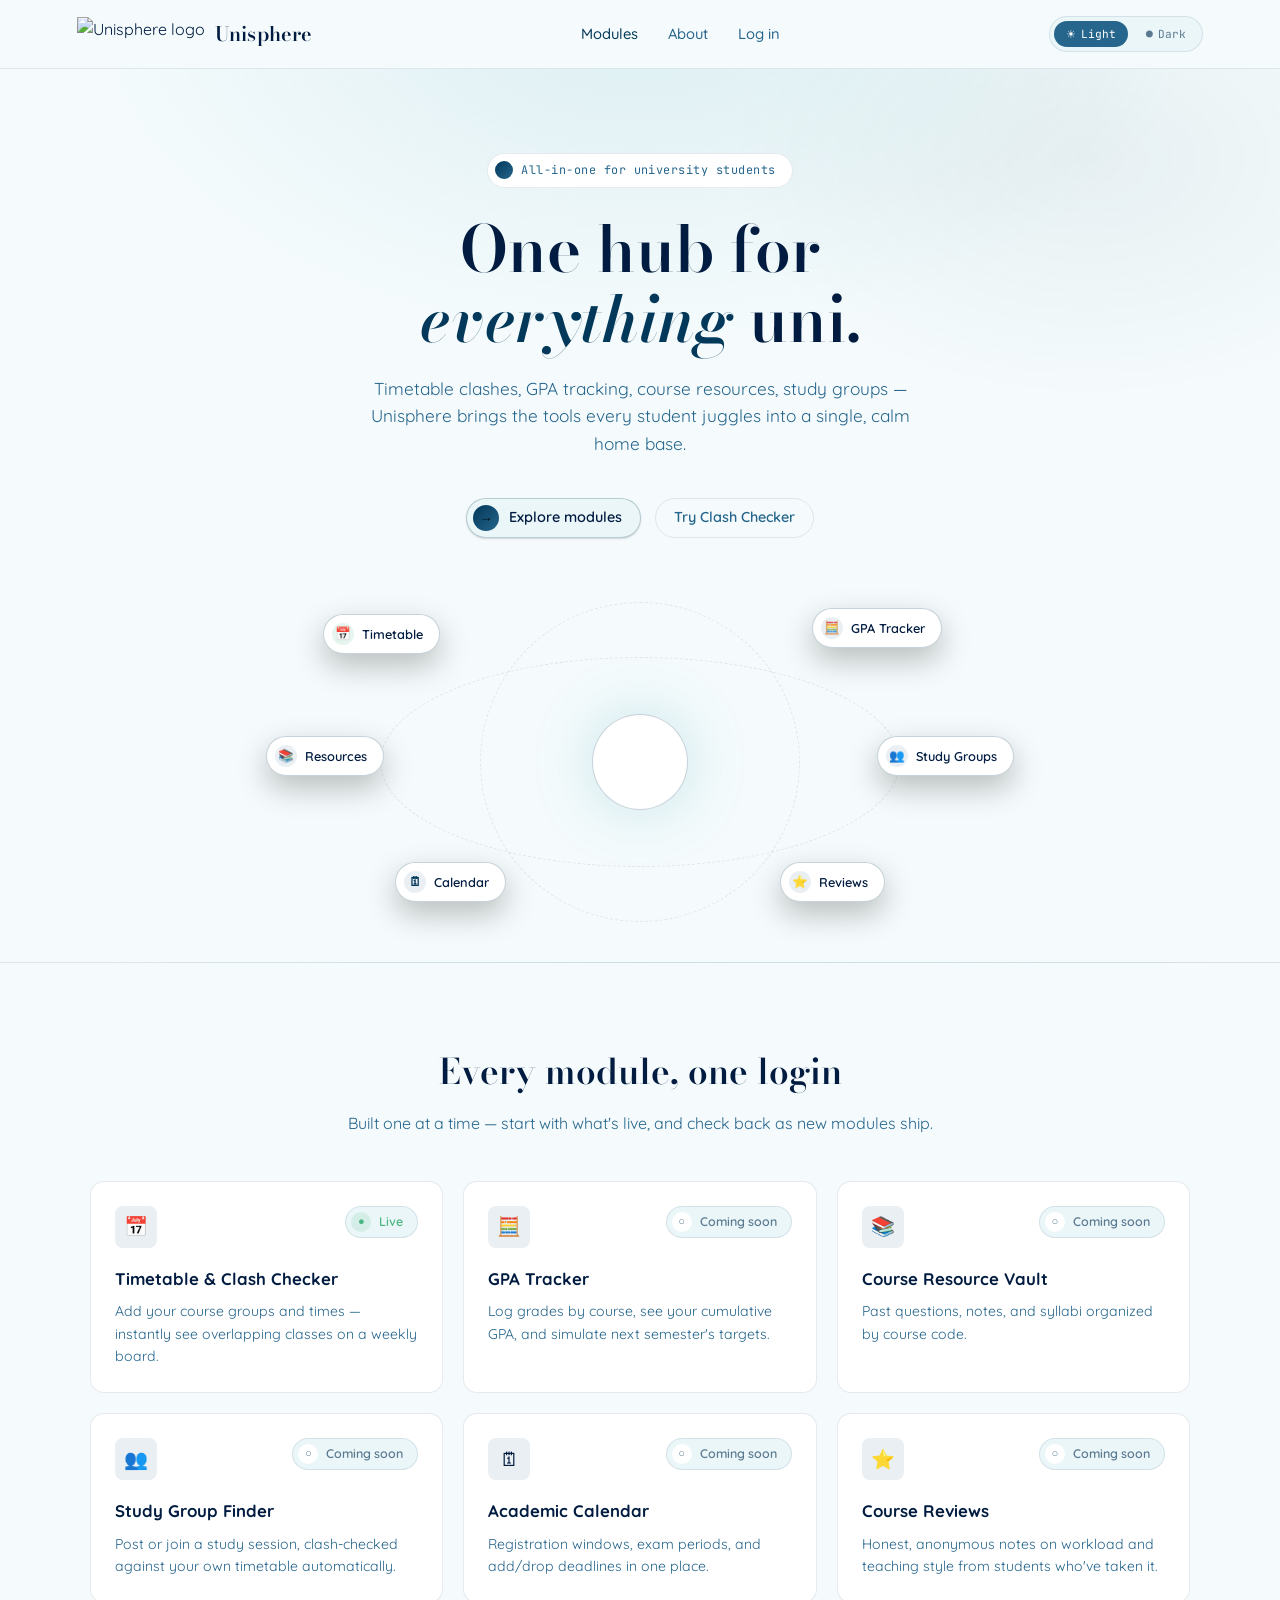
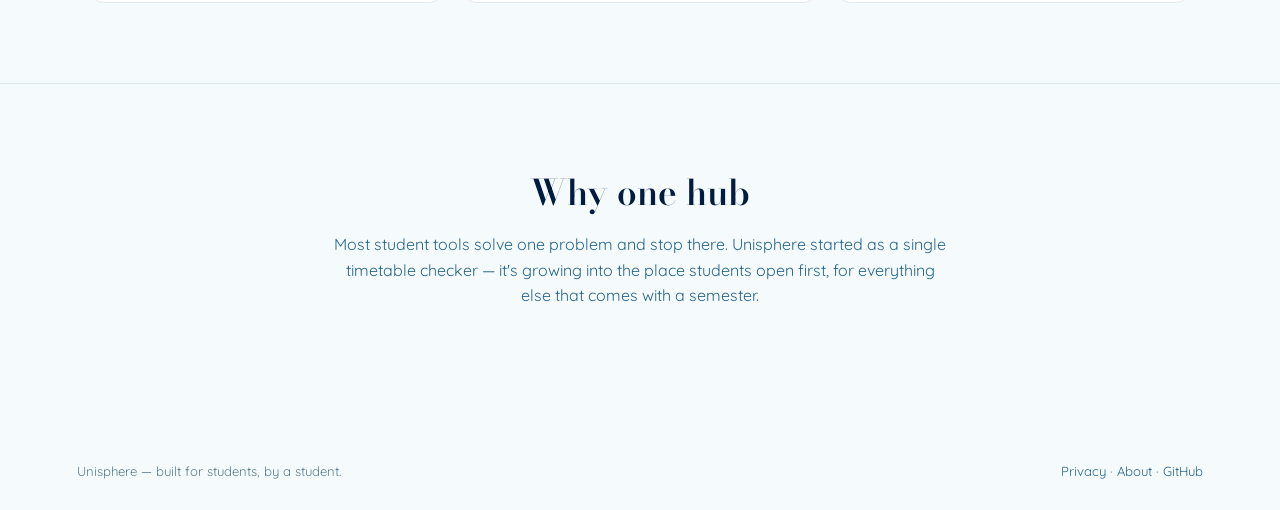
==== index.html @ 1bd5dbd3 "Add files via upload" ====
<!DOCTYPE html>
<html lang="en" data-theme="dark">
<head>
<meta charset="UTF-8">
<meta name="viewport" content="width=device-width, initial-scale=1.0">
<title>Unisphere — Everything Uni, One Hub</title>
<meta name="description" content="Unisphere is the all-in-one hub for university life: timetable clash checking, GPA tracking, course resources, study groups, and more — all in one place.">
<link rel="icon" href="images/logo_small.png">
<link rel="preconnect" href="https://fonts.googleapis.com">
<link href="https://fonts.googleapis.com/css2?family=Bodoni+Moda:ital,wght@0,500;0,600;0,700;1,500&family=Quicksand:wght@400;500;600;700&family=JetBrains+Mono:wght@400;500;700&display=swap" rel="stylesheet">
<link rel="stylesheet" href="style.css">
<!-- theme applied before paint to avoid flash -->
<script>
  (function(){
    try {
      var t = localStorage.getItem('unisphere_theme');
      if (t === 'light' || t === 'dark') document.documentElement.setAttribute('data-theme', t);
    } catch(e){}
  })();
</script>
</head>
<body>

<nav class="site-nav">
  <a href="index.html" class="brand">
    <img src="images/logo_small.png" alt="Unisphere logo">
    <span>Unisphere</span>
  </a>

  <ul class="nav-links">
    <li><a href="#modules" class="active">Modules</a></li>
    <li><a href="#about">About</a></li>
    <li><a href="#" >Log in</a></li>
  </ul>

  <div class="nav-right">
    <div class="theme-toggle" role="group" aria-label="Theme">
      <button type="button" data-theme-btn="light" aria-label="Light mode">☀ <span class="label">Light</span></button>
      <button type="button" data-theme-btn="dark" aria-label="Dark mode">● <span class="label">Dark</span></button>
    </div>
    <button class="mobile-toggle" aria-label="Menu">☰</button>
  </div>
</nav>

<header class="hero">
  <div class="eyebrow-pill"><span class="dot"></span>All-in-one for university students</div>

  <h1>One hub for<br><em>everything</em> uni.</h1>
  <p class="sub">Timetable clashes, GPA tracking, course resources, study groups — Unisphere brings the tools every student juggles into a single, calm home base.</p>

  <div class="cta-row">
    <a href="#modules" class="btn btn-primary"><span class="icon-capsule">→</span>Explore modules</a>
    <a href="apps/timetable.html" class="btn btn-ghost">Try Clash Checker</a>
  </div>

  <div class="orbit-stage" aria-hidden="true">
    <div class="orbit-ring r1"></div>
    <div class="orbit-ring r2"></div>
    <div class="orbit-core"><img src="images/logo_small.png" alt=""></div>

    <div class="orbit-tile t1"><span class="dot" style="background:var(--green-soft); color:var(--green);">📅</span>Timetable</div>
    <div class="orbit-tile t2"><span class="dot" style="background:var(--accent-soft); color:var(--accent-strong);">🧮</span>GPA Tracker</div>
    <div class="orbit-tile t3"><span class="dot" style="background:var(--accent-soft); color:var(--accent-strong);">📚</span>Resources</div>
    <div class="orbit-tile t4"><span class="dot" style="background:var(--accent-soft); color:var(--accent-strong);">👥</span>Study Groups</div>
    <div class="orbit-tile t5"><span class="dot" style="background:var(--accent-soft); color:var(--accent-strong);">🗓</span>Calendar</div>
    <div class="orbit-tile t6"><span class="dot" style="background:var(--accent-soft); color:var(--accent-strong);">⭐</span>Reviews</div>
  </div>
</header>

<section class="panel" id="modules">
  <div class="section-head">
    <h2>Every module, one login</h2>
    <p>Built one at a time — start with what's live, and check back as new modules ship.</p>
  </div>

  <div class="module-grid">
    <div class="module-card">
      <div class="top-row">
        <div class="glyph">📅</div>
        <span class="status-pill is-live"><span class="dot">●</span>Live</span>
      </div>
      <h3>Timetable &amp; Clash Checker</h3>
      <p>Add your course groups and times — instantly see overlapping classes on a weekly board.</p>
    </div>

    <div class="module-card">
      <div class="top-row">
        <div class="glyph">🧮</div>
        <span class="status-pill is-soon"><span class="dot">○</span>Coming soon</span>
      </div>
      <h3>GPA Tracker</h3>
      <p>Log grades by course, see your cumulative GPA, and simulate next semester's targets.</p>
    </div>

    <div class="module-card">
      <div class="top-row">
        <div class="glyph">📚</div>
        <span class="status-pill is-soon"><span class="dot">○</span>Coming soon</span>
      </div>
      <h3>Course Resource Vault</h3>
      <p>Past questions, notes, and syllabi organized by course code.</p>
    </div>

    <div class="module-card">
      <div class="top-row">
        <div class="glyph">👥</div>
        <span class="status-pill is-soon"><span class="dot">○</span>Coming soon</span>
      </div>
      <h3>Study Group Finder</h3>
      <p>Post or join a study session, clash-checked against your own timetable automatically.</p>
    </div>

    <div class="module-card">
      <div class="top-row">
        <div class="glyph">🗓</div>
        <span class="status-pill is-soon"><span class="dot">○</span>Coming soon</span>
      </div>
      <h3>Academic Calendar</h3>
      <p>Registration windows, exam periods, and add/drop deadlines in one place.</p>
    </div>

    <div class="module-card">
      <div class="top-row">
        <div class="glyph">⭐</div>
        <span class="status-pill is-soon"><span class="dot">○</span>Coming soon</span>
      </div>
      <h3>Course Reviews</h3>
      <p>Honest, anonymous notes on workload and teaching style from students who've taken it.</p>
    </div>
  </div>
</section>

<section class="panel" id="about">
  <div class="section-head">
    <h2>Why one hub</h2>
    <p>Most student tools solve one problem and stop there. Unisphere started as a single timetable checker — it's growing into the place students open first, for everything else that comes with a semester.</p>
  </div>
</section>

<footer class="site-footer">
  <span>Unisphere — built for students, by a student.</span>
  <span><a href="#">Privacy</a> · <a href="#">About</a> · <a href="https://github.com/" target="_blank" rel="noopener">GitHub</a></span>
</footer>

<script src="theme.js"></script>
</body>
</html>
---- style.css ----
/* ============================================================
   UNISPHERE — design tokens
   Derived directly from supplied brand assets:
   - color: "LUNA" palette (5 blues, light→deep navy)
   - type:  elegant high-contrast serif for headers,
            rounded friendly sans for body (see note in README
            re: Alexia Bright — reserved for accent/tag use only)
   - buttons: pill shape, gradient icon-capsule on the left,
              status-colored (from button_pal reference)
   - signature: "module orbit" hero — glowing pill tiles
     floating around the mark, replacing the copyrighted
     reference photo with an original composition that fits
     the "everything orbits one hub" concept.
   Supports light + dark themes via [data-theme] on <html>.
   ============================================================ */

:root {
  /* LUNA palette */
  --luna-50:  #A7EBF2;
  --luna-200: #54ACBF;
  --luna-400: #26658C;
  --luna-700: #023859;
  --luna-900: #011C40;

  --green: #4CB782;
  --green-soft: rgba(76,183,130,0.14);
  --grey-500: #7C8B99;

  --font-head: "Bodoni Moda", "Playfair Display", Georgia, serif;
  --font-body: "Quicksand", "Segoe UI", sans-serif;
  --font-accent: "Alexia Bright", var(--font-body); /* accent/tag use only */
  --font-mono: "JetBrains Mono", "Consolas", monospace;

  --radius-pill: 999px;
  --radius: 14px;
  --radius-sm: 8px;
}

/* ---------------- Dark theme (default) ---------------- */
:root,
[data-theme="dark"] {
  --bg: #050F1E;
  --bg-hero: radial-gradient(ellipse 900px 560px at 50% -8%, rgba(84,172,191,0.28), transparent 62%),
             radial-gradient(ellipse 600px 400px at 85% 10%, rgba(167,235,242,0.14), transparent 60%),
             #050F1E;
  --surface: #0B1E33;
  --surface-2: #10263D;
  --border: rgba(167,235,242,0.14);
  --border-strong: rgba(167,235,242,0.26);
  --text-primary: #F3FAFC;
  --text-secondary: #9FB8C9;
  --text-tertiary: #647589;
  --accent: #54ACBF;
  --accent-strong: #A7EBF2;
  --accent-soft: rgba(84,172,191,0.16);
  --glow: rgba(167,235,242,0.35);
  --shadow: 0 30px 60px rgba(0,0,0,0.45);
}

/* ---------------- Light theme ---------------- */
[data-theme="light"] {
  --bg: #F5FBFC;
  --bg-hero: radial-gradient(ellipse 900px 560px at 50% -8%, rgba(84,172,191,0.16), transparent 62%),
             radial-gradient(ellipse 600px 400px at 85% 10%, rgba(2,56,89,0.06), transparent 60%),
             #F5FBFC;
  --surface: #FFFFFF;
  --surface-2: #EBF6F8;
  --border: rgba(2,56,89,0.10);
  --border-strong: rgba(2,56,89,0.22);
  --text-primary: #011C40;
  --text-secondary: #26658C;
  --text-tertiary: #5A7A90;
  --accent: #26658C;
  --accent-strong: #023859;
  --accent-soft: rgba(38,101,140,0.10);
  --glow: rgba(84,172,191,0.28);
  --shadow: 0 20px 40px rgba(2,56,89,0.10);
}

* { box-sizing: border-box; }
html { scroll-behavior: smooth; }

body {
  margin: 0;
  background: var(--bg);
  color: var(--text-primary);
  font-family: var(--font-body);
  font-size: 16px;
  line-height: 1.6;
  transition: background 0.25s ease, color 0.25s ease;
  -webkit-font-smoothing: antialiased;
}

a { color: inherit; }
img { max-width: 100%; display: block; }

/* ---------------- Nav ---------------- */

.site-nav {
  display: flex;
  align-items: center;
  justify-content: space-between;
  padding: 16px 6vw;
  border-bottom: 1px solid var(--border);
  position: sticky;
  top: 0;
  background: color-mix(in srgb, var(--bg) 85%, transparent);
  backdrop-filter: blur(10px);
  z-index: 20;
}

.brand { display: flex; align-items: center; gap: 10px; text-decoration: none; }
.brand img { height: 34px; width: auto; }
.brand span {
  font-family: var(--font-head);
  font-weight: 600;
  font-size: 1.25rem;
  color: var(--text-primary);
  letter-spacing: 0.01em;
}

.nav-links {
  list-style: none;
  display: flex;
  gap: 30px;
  margin: 0; padding: 0;
  font-size: 0.92rem;
}
.nav-links a {
  text-decoration: none;
  color: var(--text-secondary);
  font-weight: 500;
  transition: color 0.15s ease;
}
.nav-links a:hover, .nav-links a.active { color: var(--accent-strong); }

.nav-right { display: flex; align-items: center; gap: 16px; }

/* Theme toggle — pill switch matching button_pal language */
.theme-toggle {
  display: inline-flex;
  align-items: center;
  gap: 6px;
  background: var(--surface-2);
  border: 1px solid var(--border);
  border-radius: var(--radius-pill);
  padding: 4px;
  cursor: pointer;
  font-family: var(--font-mono);
  font-size: 0.7rem;
}
.theme-toggle button {
  border: none;
  background: transparent;
  border-radius: var(--radius-pill);
  padding: 6px 12px;
  cursor: pointer;
  color: var(--text-tertiary);
  font-family: inherit;
  font-size: inherit;
  display: flex;
  align-items: center;
  gap: 5px;
  transition: background 0.15s ease, color 0.15s ease;
}
.theme-toggle button.is-active {
  background: var(--accent);
  color: #fff;
}

.mobile-toggle {
  display: none;
  background: none;
  border: 1px solid var(--border);
  border-radius: var(--radius-sm);
  color: var(--text-primary);
  padding: 8px 10px;
  cursor: pointer;
}

/* ---------------- Buttons (button_pal) ---------------- */

.btn {
  font-family: var(--font-body);
  font-weight: 600;
  font-size: 0.9rem;
  border: none;
  border-radius: var(--radius-pill);
  padding: 6px 18px 6px 6px;
  cursor: pointer;
  text-decoration: none;
  display: inline-flex;
  align-items: center;
  gap: 10px;
  transition: transform 0.12s ease, box-shadow 0.12s ease, border-color .12s ease;
}
.btn:active { transform: translateY(1px); }

.btn .icon-capsule {
  width: 26px; height: 26px;
  border-radius: 50%;
  display: flex; align-items: center; justify-content: center;
  font-size: 0.85rem;
  flex-shrink: 0;
}

.btn-primary {
  background: var(--surface-2);
  color: var(--text-primary);
  border: 1px solid var(--border-strong);
  box-shadow: 0 1px 2px rgba(0,0,0,0.15);
}
.btn-primary .icon-capsule { background: linear-gradient(135deg, var(--accent-strong), var(--accent)); color: #04121F; }
.btn-primary:hover { border-color: var(--accent); }

.btn-ghost {
  background: transparent;
  color: var(--text-secondary);
  border: 1px solid var(--border);
  padding: 6px 18px;
}
.btn-ghost:hover { border-color: var(--border-strong); color: var(--text-primary); }

/* Status pill (from button_pal — colored capsule + label) */
.status-pill {
  display: inline-flex;
  align-items: center;
  gap: 8px;
  padding: 5px 14px 5px 5px;
  border-radius: var(--radius-pill);
  font-size: 0.78rem;
  font-weight: 600;
  border: 1px solid var(--border);
  background: var(--surface-2);
  color: var(--text-secondary);
}
.status-pill .dot {
  width: 20px; height: 20px;
  border-radius: 50%;
  display: flex; align-items: center; justify-content: center;
  font-size: 0.7rem;
  flex-shrink: 0;
}
.status-pill.is-live { color: var(--green); }
.status-pill.is-live .dot { background: var(--green-soft); }
.status-pill.is-soon { color: var(--text-tertiary); }
.status-pill.is-soon .dot { background: var(--surface); }

/* ---------------- Hero ---------------- */

.hero {
  background: var(--bg-hero);
  padding: 84px 6vw 40px;
  text-align: center;
  border-bottom: 1px solid var(--border);
  overflow: hidden;
}

.eyebrow-pill {
  display: inline-flex;
  align-items: center;
  gap: 8px;
  font-family: var(--font-mono);
  font-size: 0.74rem;
  letter-spacing: 0.04em;
  color: var(--text-secondary);
  border: 1px solid var(--border);
  background: var(--surface);
  padding: 7px 16px 7px 7px;
  border-radius: var(--radius-pill);
  margin-bottom: 26px;
}
.eyebrow-pill .dot {
  width: 18px; height: 18px; border-radius: 50%;
  background: linear-gradient(135deg, var(--accent-strong), var(--accent));
}

.hero h1 {
  font-family: var(--font-head);
  font-weight: 600;
  font-size: clamp(2.3rem, 5.2vw, 4rem);
  line-height: 1.1;
  margin: 0 0 20px;
  max-width: 780px;
  margin-left: auto; margin-right: auto;
  color: var(--text-primary);
}
.hero h1 em {
  font-style: italic;
  color: var(--accent-strong);
}

.hero p.sub {
  max-width: 540px;
  margin: 0 auto 40px;
  color: var(--text-secondary);
  font-size: 1.08rem;
}

.hero .cta-row {
  display: flex;
  gap: 14px;
  justify-content: center;
  flex-wrap: wrap;
  margin-bottom: 64px;
}

/* ---------------- Signature: module orbit ---------------- */

.orbit-stage {
  position: relative;
  max-width: 720px;
  height: 320px;
  margin: 0 auto;
}

.orbit-core {
  position: absolute;
  top: 50%; left: 50%;
  transform: translate(-50%, -50%);
  width: 96px; height: 96px;
  border-radius: 50%;
  background: var(--surface);
  border: 1px solid var(--border-strong);
  display: flex; align-items: center; justify-content: center;
  box-shadow: 0 0 60px var(--glow);
  z-index: 2;
}
.orbit-core img { height: 46px; width: auto; }

.orbit-ring {
  position: absolute;
  top: 50%; left: 50%;
  border: 1px dashed var(--border);
  border-radius: 50%;
  transform: translate(-50%, -50%);
}
.orbit-ring.r1 { width: 320px; height: 320px; }
.orbit-ring.r2 { width: 520px; height: 210px; }

.orbit-tile {
  position: absolute;
  display: inline-flex;
  align-items: center;
  gap: 8px;
  background: var(--surface);
  border: 1px solid var(--border-strong);
  border-radius: var(--radius-pill);
  padding: 8px 16px 8px 8px;
  font-size: 0.8rem;
  font-weight: 600;
  color: var(--text-primary);
  box-shadow: 0 12px 30px rgba(0,0,0,0.25);
  animation: float 5s ease-in-out infinite;
  white-space: nowrap;
}
.orbit-tile .dot {
  width: 22px; height: 22px; border-radius: 50%;
  display: flex; align-items: center; justify-content: center;
  font-size: 0.78rem;
}

.orbit-tile.t1 { top: 4%; left: 6%; }
.orbit-tile.t2 { top: 2%; right: 8%; animation-delay: 0.6s; }
.orbit-tile.t3 { top: 42%; left: -2%; animation-delay: 1.2s; }
.orbit-tile.t4 { top: 42%; right: -2%; animation-delay: 1.8s; }
.orbit-tile.t5 { bottom: 6%; left: 16%; animation-delay: 2.4s; }
.orbit-tile.t6 { bottom: 6%; right: 16%; animation-delay: 3s; }

@keyframes float {
  0%, 100% { transform: translateY(0); }
  50% { transform: translateY(-10px); }
}

/* ---------------- Sections ---------------- */

section.panel { padding: 80px 6vw; border-bottom: 1px solid var(--border); }
section.panel:last-of-type { border-bottom: none; }

.section-head { max-width: 620px; margin: 0 auto 44px; text-align: center; }
.section-head h2 {
  font-family: var(--font-head);
  font-weight: 600;
  font-size: clamp(1.6rem, 3vw, 2.2rem);
  margin: 0 0 12px;
  color: var(--text-primary);
}
.section-head p { color: var(--text-secondary); margin: 0; }

.module-grid {
  max-width: 1100px;
  margin: 0 auto;
  display: grid;
  grid-template-columns: repeat(3, 1fr);
  gap: 20px;
}
@media (max-width: 900px) { .module-grid { grid-template-columns: repeat(2, 1fr); } }
@media (max-width: 600px) { .module-grid { grid-template-columns: 1fr; } }

.module-card {
  background: var(--surface);
  border: 1px solid var(--border);
  border-radius: var(--radius);
  padding: 24px;
  transition: border-color 0.15s ease, transform 0.15s ease;
}
.module-card:hover { border-color: var(--border-strong); transform: translateY(-2px); }

.module-card .top-row {
  display: flex;
  justify-content: space-between;
  align-items: flex-start;
  margin-bottom: 18px;
}
.module-card .glyph {
  width: 42px; height: 42px;
  border-radius: var(--radius-sm);
  background: var(--accent-soft);
  display: flex; align-items: center; justify-content: center;
  font-size: 1.2rem;
}
.module-card h3 {
  font-family: var(--font-body);
  font-weight: 700;
  font-size: 1.05rem;
  margin: 0 0 8px;
  color: var(--text-primary);
}
.module-card p {
  font-size: 0.88rem;
  color: var(--text-secondary);
  margin: 0;
}

/* ---------------- Footer ---------------- */

footer.site-footer {
  padding: 28px 6vw;
  font-size: 0.82rem;
  color: var(--text-tertiary);
  display: flex;
  justify-content: space-between;
  flex-wrap: wrap;
  gap: 10px;
}
footer.site-footer a { color: var(--text-secondary); text-decoration: none; }
footer.site-footer a:hover { color: var(--accent-strong); }

/* ---------------- Accessibility / responsive ---------------- */

:focus-visible { outline: 2px solid var(--accent-strong); outline-offset: 2px; }

@media (prefers-reduced-motion: reduce) {
  .orbit-tile { animation: none; }
  html { scroll-behavior: auto; }
}

@media (max-width: 760px) {
  .nav-links, .nav-right .theme-toggle span.label { display: none; }
  .mobile-toggle { display: inline-flex; }
  .orbit-stage { height: 380px; }
  .orbit-tile { font-size: 0.72rem; padding: 6px 12px 6px 6px; }
  .orbit-ring.r2 { width: 92%; }
}
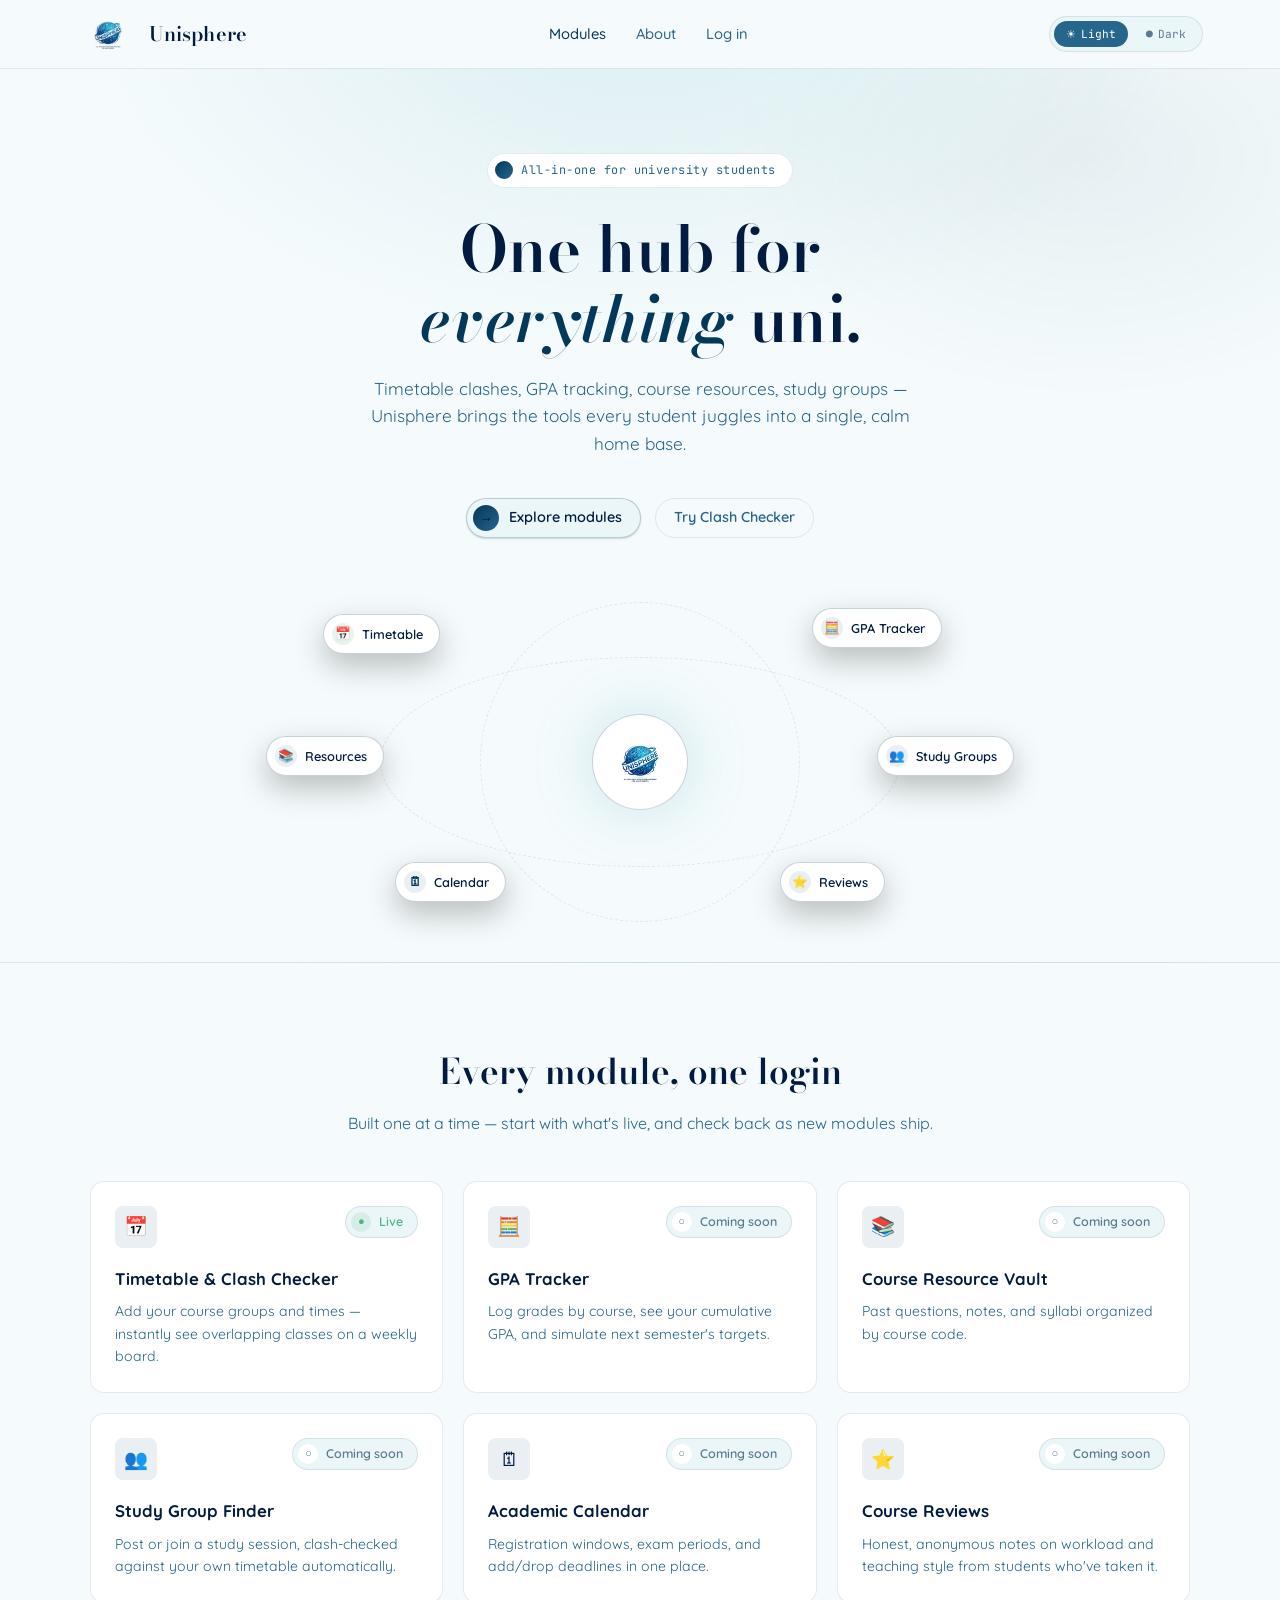
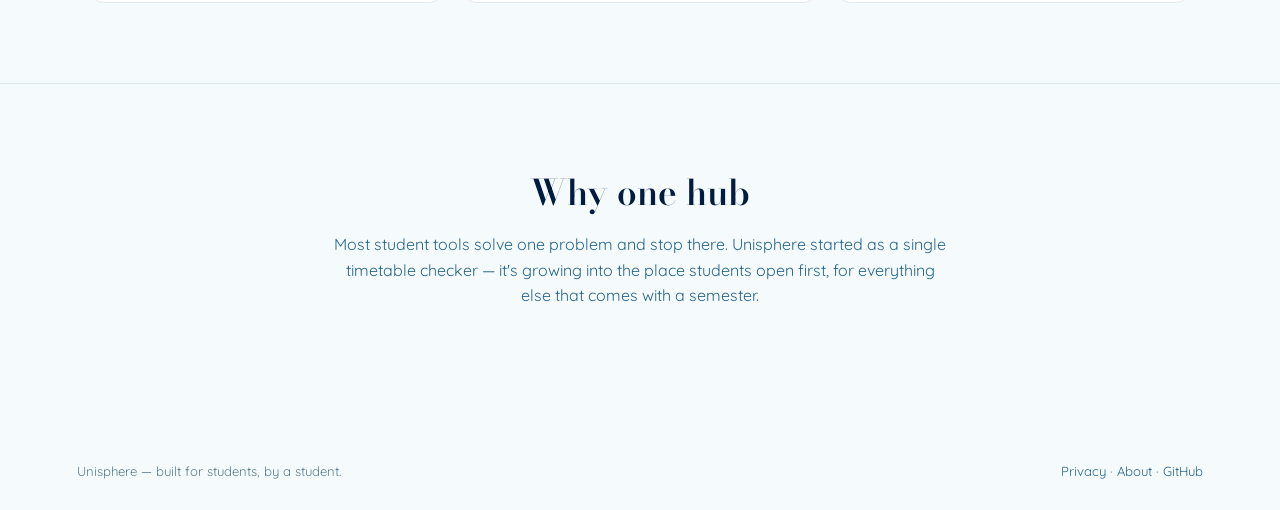
==== commit 15eb9097: "Add files via upload" ====
--- a/index.html
+++ b/index.html
@@ -5,7 +5,7 @@
 <meta name="viewport" content="width=device-width, initial-scale=1.0">
 <title>Unisphere — Everything Uni, One Hub</title>
 <meta name="description" content="Unisphere is the all-in-one hub for university life: timetable clash checking, GPA tracking, course resources, study groups, and more — all in one place.">
-<link rel="icon" href="images/logo_small.png">
+<link rel="icon" href="logo_small.png">
 <link rel="preconnect" href="https://fonts.googleapis.com">
 <link href="https://fonts.googleapis.com/css2?family=Bodoni+Moda:ital,wght@0,500;0,600;0,700;1,500&family=Quicksand:wght@400;500;600;700&family=JetBrains+Mono:wght@400;500;700&display=swap" rel="stylesheet">
 <link rel="stylesheet" href="style.css">
@@ -23,7 +23,7 @@
 
 <nav class="site-nav">
   <a href="index.html" class="brand">
-    <img src="images/logo_small.png" alt="Unisphere logo">
+    <img src="logo_small.png" alt="Unisphere logo">
     <span>Unisphere</span>
   </a>
 
@@ -56,7 +56,7 @@
   <div class="orbit-stage" aria-hidden="true">
     <div class="orbit-ring r1"></div>
     <div class="orbit-ring r2"></div>
-    <div class="orbit-core"><img src="images/logo_small.png" alt=""></div>
+    <div class="orbit-core"><img src="logo_small.png" alt=""></div>
 
     <div class="orbit-tile t1"><span class="dot" style="background:var(--green-soft); color:var(--green);">📅</span>Timetable</div>
     <div class="orbit-tile t2"><span class="dot" style="background:var(--accent-soft); color:var(--accent-strong);">🧮</span>GPA Tracker</div>
